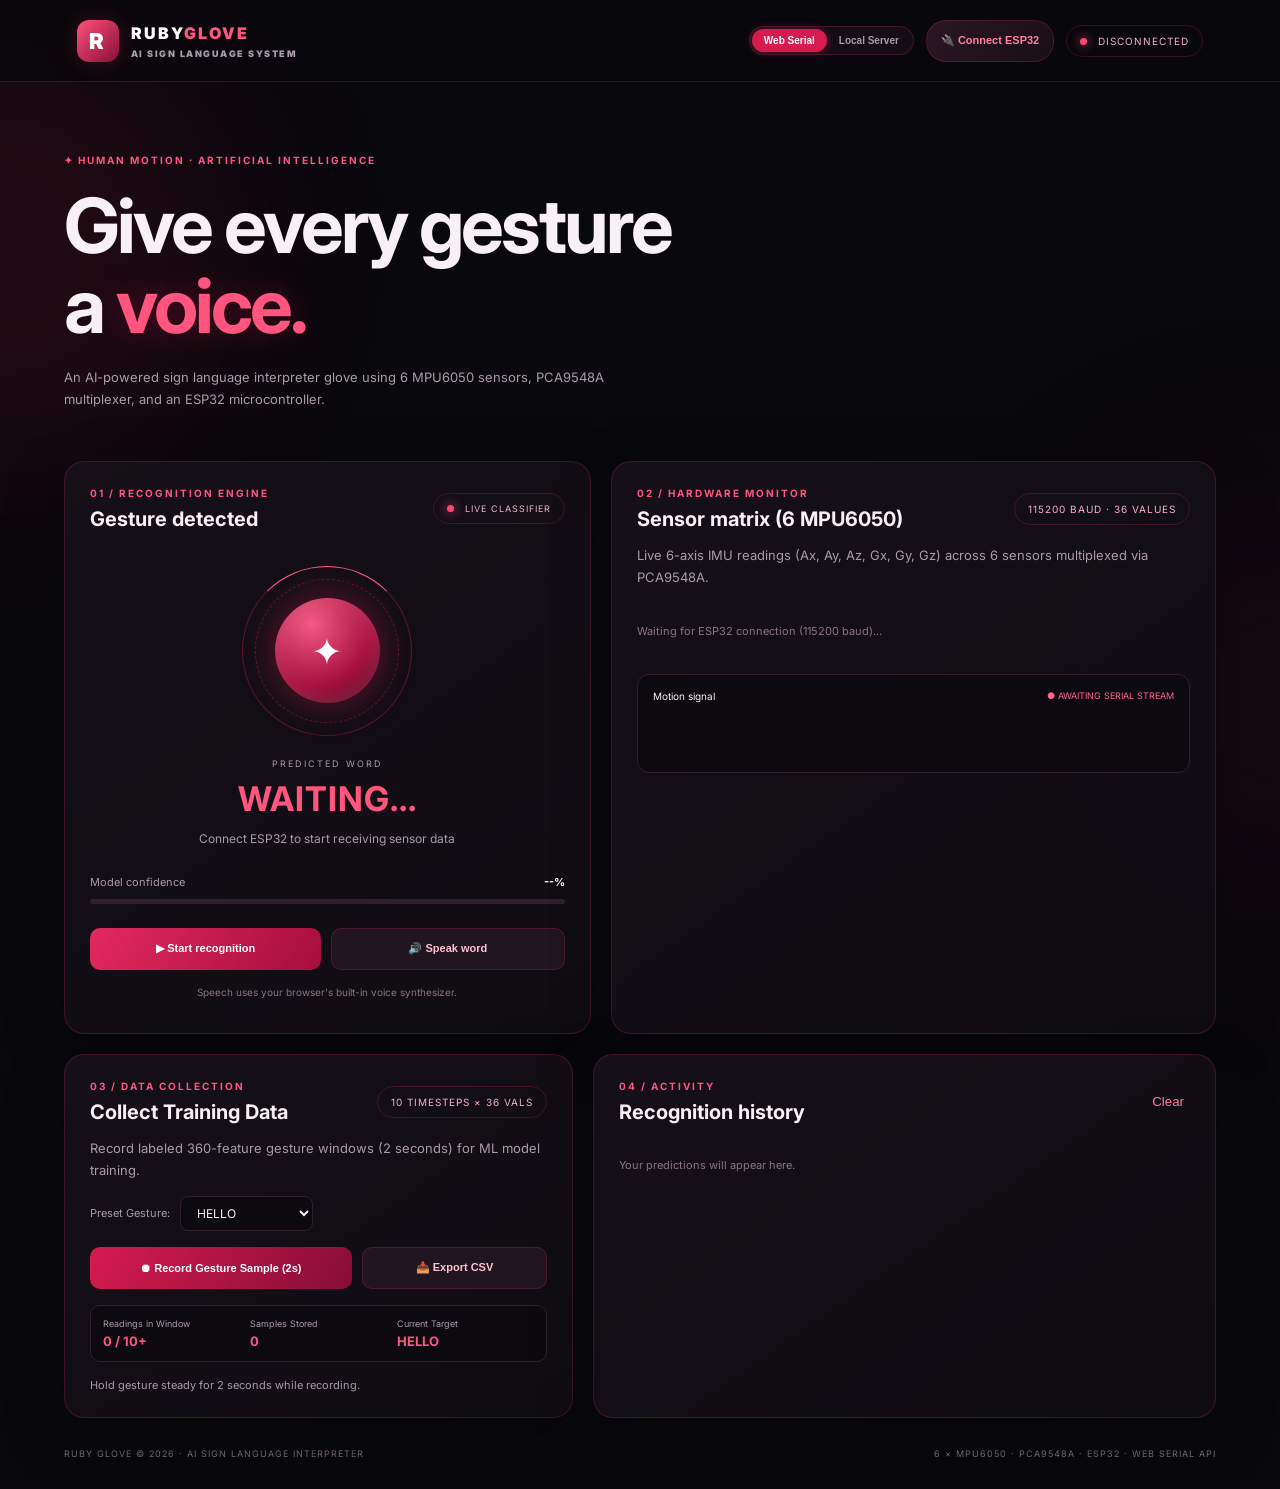
==== frontend/index.html @ 0a3ddb1f "Add files via upload" ====
<!DOCTYPE html>
<html lang="en">
<head>
    <meta charset="UTF-8">
    <meta name="viewport" content="width=device-width, initial-scale=1.0">
    <title>Ruby Glove | AI Sign Translator</title>
    <link rel="stylesheet" href="css/style.css">
</head>
<body>
    <div class="ambient ambient-one"></div>
    <div class="ambient ambient-two"></div>

    <header class="topbar">
        <a class="brand" href="#">
            <span class="brand-icon">R</span>
            <span>RUBY<span class="ruby">GLOVE</span>
                <small>AI SIGN LANGUAGE SYSTEM</small>
            </span>
        </a>
        <div class="header-controls">
            <div class="conn-mode-selector">
                <button id="mode-webserial" class="mode-btn active" title="Direct browser connection to ESP32 (Works on GitHub Pages)">Web Serial</button>
                <button id="mode-backend" class="mode-btn" title="Connect through local Python server (http://127.0.0.1:5000)">Local Server</button>
            </div>
            <button id="connect-btn" class="btn btn-connect">🔌 Connect ESP32</button>
            <div class="status" id="app-status"><span class="pulse"></span> DISCONNECTED</div>
        </div>
    </header>

    <main class="container">
        <section class="hero">
            <p class="eyebrow">✦ HUMAN MOTION · ARTIFICIAL INTELLIGENCE</p>
            <h1>Give every gesture<br>a <span>voice.</span></h1>
            <p class="subtitle">
                An AI-powered sign language interpreter glove using 6 MPU6050 sensors,
                PCA9548A multiplexer, and an ESP32 microcontroller.
            </p>
        </section>

        <section class="dashboard">
            <!-- 01: Recognition Engine -->
            <div class="panel recognition">
                <div class="panel-heading">
                    <div>
                        <p class="eyebrow">01 / RECOGNITION ENGINE</p>
                        <h2>Gesture detected</h2>
                    </div>
                    <span class="live-tag" id="engine-tag"><span class="pulse"></span> LIVE CLASSIFIER</span>
                </div>

                <div class="orb-wrap">
                    <div class="orb-ring ring-one"></div>
                    <div class="orb-ring ring-two"></div>
                    <div class="orb">
                        <span id="gesture-icon">✦</span>
                    </div>
                </div>

                <p class="result-label">PREDICTED WORD</p>
                <h2 id="prediction" class="prediction">WAITING...</h2>
                <p id="translation" class="translation">Connect ESP32 to start receiving sensor data</p>

                <div class="confidence-row">
                    <span>Model confidence</span>
                    <strong id="confidence">--%</strong>
                </div>
                <div class="progress-track">
                    <div id="confidence-bar" class="progress-fill"></div>
                </div>

                <div class="actions">
                    <button id="start-btn" class="btn btn-primary">▶ Start recognition</button>
                    <button id="speak-btn" class="btn btn-secondary">🔊 Speak word</button>
                </div>
                <p class="hint">Speech uses your browser's built-in voice synthesizer.</p>
            </div>

            <!-- 02: Hardware Monitor -->
            <div class="panel sensors-panel">
                <div class="panel-heading">
                    <div>
                        <p class="eyebrow">02 / HARDWARE MONITOR</p>
                        <h2>Sensor matrix (6 MPU6050)</h2>
                    </div>
                    <span class="chip" id="serial-chip">115200 BAUD · 36 VALUES</span>
                </div>

                <p class="panel-description">
                    Live 6-axis IMU readings (Ax, Ay, Az, Gx, Gy, Gz) across 6 sensors multiplexed via PCA9548A.
                </p>

                <div id="sensor-grid" class="sensor-grid">
                    <div class="empty-state">Waiting for ESP32 connection (115200 baud)...</div>
                </div>

                <div class="chart-box">
                    <div class="chart-title">
                        <span>Motion signal</span>
                        <span class="chart-legend" id="signal-legend">● AWAITING SERIAL STREAM</span>
                    </div>
                    <div id="waveform" class="waveform"></div>
                </div>
            </div>
        </section>

        <!-- Bottom Grid: Data Collection + Activity -->
        <section class="bottom-grid">
            <!-- 03: Data Collection Studio -->
            <div class="panel collection-panel">
                <div class="panel-heading">
                    <div>
                        <p class="eyebrow">03 / DATA COLLECTION</p>
                        <h2>Collect Training Data</h2>
                    </div>
                    <span class="chip" id="collection-badge">10 TIMESTEPS × 36 VALS</span>
                </div>
                <p class="panel-description">
                    Record labeled 360-feature gesture windows (2 seconds) for ML model training.
                </p>

                <div class="collector-controls">
                    <div class="label-input-group">
                        <label for="gesture-select">Preset Gesture:</label>
                        <select id="gesture-select" class="styled-select">
                            <option value="HELLO">HELLO</option>
                            <option value="THANK_YOU">THANK_YOU</option>
                            <option value="YES">YES</option>
                            <option value="NO">NO</option>
                            <option value="PLEASE">PLEASE</option>
                            <option value="CUSTOM">Custom Label...</option>
                        </select>
                        <input type="text" id="custom-label-input" class="styled-input" placeholder="Enter gesture (e.g. OK)" style="display: none;">
                    </div>

                    <div class="collection-actions">
                        <button id="record-btn" class="btn btn-record">⏺ Record Gesture Sample (2s)</button>
                        <button id="export-csv-btn" class="btn btn-secondary" title="Export in-browser collected samples">📥 Export CSV</button>
                    </div>

                    <div class="collection-status-box">
                        <div class="stat-item">
                            <span>Readings in Window</span>
                            <strong id="window-readings-count">0 / 10+</strong>
                        </div>
                        <div class="stat-item">
                            <span>Samples Stored</span>
                            <strong id="total-samples-count">0</strong>
                        </div>
                        <div class="stat-item">
                            <span>Current Target</span>
                            <strong id="active-target-label">HELLO</strong>
                        </div>
                    </div>
                    <p id="collection-feedback" class="collection-hint">Hold gesture steady for 2 seconds while recording.</p>
                </div>
            </div>

            <!-- 04: History -->
            <div class="panel">
                <div class="panel-heading">
                    <div>
                        <p class="eyebrow">04 / ACTIVITY</p>
                        <h2>Recognition history</h2>
                    </div>
                    <button id="clear-history" class="text-btn">Clear</button>
                </div>
                <div id="history" class="history">
                    <p class="empty-state">Your predictions will appear here.</p>
                </div>
            </div>
        </section>

        <footer>
            <span>RUBY GLOVE © 2026 · AI SIGN LANGUAGE INTERPRETER</span>
            <span>6 × MPU6050 · PCA9548A · ESP32 · WEB SERIAL API</span>
        </footer>
    </main>

    <script src="js/classifier.js"></script>
<script src="js/script.js"></script>
</body>
</html>
---- frontend/css/style.css ----
@import url('https://fonts.googleapis.com/css2?family=Inter:wght@400;500;600;700;800;900&display=swap');

:root {
    --bg: #09080c;
    --panel: rgba(22, 16, 23, 0.88);
    --ruby: #d51b50;
    --ruby-light: #ff557f;
    --text: #f7f1f5;
    --muted: #a99ba8;
    --border: rgba(222, 49, 98, 0.22);
}

* { box-sizing: border-box; }

body {
    margin: 0;
    min-height: 100vh;
    color: var(--text);
    background: var(--bg);
    font-family: 'Inter', sans-serif;
    overflow-x: hidden;
}

.ambient {
    position: fixed;
    width: 400px;
    height: 400px;
    border-radius: 50%;
    filter: blur(110px);
    opacity: 0.15;
    pointer-events: none;
    z-index: -1;
    animation: float 10s ease-in-out infinite alternate;
}

.ambient-one { background: #d51b50; top: 5%; left: -200px; }
.ambient-two { background: #68153c; right: -200px; bottom: 0; animation-delay: -5s; }

@keyframes float {
    from { transform: translate(0, 0); }
    to { transform: translate(80px, 50px); }
}

.topbar {
    min-height: 82px;
    padding: 18px 6%;
    display: flex;
    justify-content: space-between;
    align-items: center;
    border-bottom: 1px solid var(--border);
    background: rgba(9, 8, 12, 0.8);
}

.brand {
    display: flex;
    gap: 12px;
    align-items: center;
    color: white;
    text-decoration: none;
    font-weight: 900;
    letter-spacing: 2px;
}

.brand-icon {
    display: grid;
    place-items: center;
    width: 42px;
    height: 42px;
    border-radius: 12px;
    background: linear-gradient(135deg, #ff527b, #870d38);
    box-shadow: 0 0 24px #d51b5040;
    font-size: 22px;
}

.ruby { color: var(--ruby-light); }
.brand small { display: block; color: var(--muted); font-size: 9px; margin-top: 5px; letter-spacing: 1.5px; }

.status, .live-tag, .chip {
    border: 1px solid var(--border);
    border-radius: 30px;
    padding: 9px 13px;
    font-size: 10px;
    color: #f4b3c7;
    letter-spacing: 1px;
}

.pulse {
    display: inline-block;
    width: 7px;
    height: 7px;
    border-radius: 50%;
    background: #ff4777;
    box-shadow: 0 0 12px #ff4777;
    margin-right: 7px;
    animation: blink 1.5s infinite;
}

@keyframes blink { 50% { opacity: .25; } }

.container { width: min(1180px, 90%); margin: auto; }

.hero { padding: 62px 0 38px; animation: rise .8s ease both; }
.eyebrow { color: var(--ruby-light); font-size: 10px; letter-spacing: 2px; font-weight: 700; }
.hero h1 { font-size: clamp(42px, 6vw, 76px); line-height: 1.05; letter-spacing: -3px; margin: 20px 0; }
.hero h1 span {
    color: var(--ruby-light);
    text-shadow: 0 0 35px #d51b5055;
}
.subtitle, .panel-description { color: var(--muted); line-height: 1.7; font-size: 13px; max-width: 580px; }

.dashboard { display: grid; grid-template-columns: 1fr 1.15fr; gap: 20px; }
.panel {
    min-width: 0;
    padding: 25px;
    border: 1px solid var(--border);
    border-radius: 20px;
    background: linear-gradient(145deg, #171119ed, #100d13ed);
    box-shadow: 0 18px 60px #0004;
    animation: rise .8s ease both;
    transition: border-color .3s, transform .3s;
}
.panel:hover { border-color: #d51b5060; transform: translateY(-2px); }
.panel-heading { display: flex; align-items: center; justify-content: space-between; gap: 12px; }
.panel-heading .eyebrow { margin: 0 0 8px; }
h2 { margin: 0; font-size: 20px; }
.live-tag { white-space: nowrap; font-size: 9px; }

.orb-wrap {
    position: relative;
    width: 170px;
    height: 170px;
    margin: 35px auto 22px;
    display: grid;
    place-items: center;
}
.orb {
    width: 105px;
    height: 105px;
    display: grid;
    place-items: center;
    font-size: 38px;
    border-radius: 50%;
    color: white;
    background: radial-gradient(circle at 35% 25%, #f45a83, #a40e3e 60%, #340819);
    box-shadow: 0 0 35px #d51b5070, inset 0 0 25px #ffb2c533;
    animation: orb-pulse 3s ease-in-out infinite;
}
.orb-ring { position: absolute; inset: 0; border: 1px solid #d51b5066; border-radius: 50%; }
.ring-one { animation: spin 12s linear infinite; border-top-color: #ff5a86; }
.ring-two { inset: 13px; border-style: dashed; animation: spin 18s linear infinite reverse; }

@keyframes spin { to { transform: rotate(360deg); } }
@keyframes orb-pulse { 50% { box-shadow: 0 0 55px #d51b5090, inset 0 0 30px #ffb2c555; transform: scale(1.04); } }
@keyframes rise { from { opacity: 0; transform: translateY(18px); } to { opacity: 1; transform: translateY(0); } }

.result-label { text-align: center; font-size: 9px; color: var(--muted); letter-spacing: 2px; }
.prediction { text-align: center; font-size: clamp(24px, 3vw, 34px); color: var(--ruby-light); letter-spacing: 1px; overflow-wrap: anywhere; }
.translation { text-align: center; color: var(--muted); font-size: 12px; min-height: 18px; }
.confidence-row { display: flex; justify-content: space-between; margin-top: 26px; font-size: 11px; color: var(--muted); }
.confidence-row strong { color: white; }
.progress-track { height: 5px; background: #30202b; border-radius: 10px; margin-top: 10px; overflow: hidden; }
.progress-fill { height: 100%; width: 0; background: linear-gradient(90deg, #9b123c, #ff5a86); box-shadow: 0 0 15px #ff4777; transition: width .5s; }

.actions { display: flex; flex-wrap: wrap; gap: 10px; margin-top: 24px; }
.btn {
    flex: 1;
    min-height: 42px;
    border-radius: 10px;
    padding: 10px 14px;
    font-weight: 700;
    font-size: 11px;
    cursor: pointer;
    transition: .2s;
}
.btn:hover, .gesture-btn:hover { transform: translateY(-2px); filter: brightness(1.2); }
.btn-primary { background: linear-gradient(120deg, #e3295e, #a50e3e); color: white; border: 0; }
.btn-secondary { background: #21151f; color: #ffc1d2; border: 1px solid var(--border); }
.hint { font-size: 10px; color: #887582; text-align: center; margin-top: 16px; }

.sensor-grid { display: grid; grid-template-columns: 1fr 1fr; gap: 10px; margin-top: 20px; }
.sensor-card { background: #0c0a0f; border: 1px solid #30202b; border-radius: 12px; padding: 12px; }
.sensor-title { display: flex; justify-content: space-between; font-size: 10px; margin-bottom: 12px; }
.sensor-title span:last-child { color: #ff668f; }
.sensor-values { display: grid; grid-template-columns: 1fr 1fr 1fr; gap: 8px 4px; }
.sensor-value { color: #91818e; font-size: 9px; }
.sensor-value b { display: block; color: #f8dce6; font-size: 11px; margin-top: 5px; font-weight: 500; }

.chart-box { margin-top: 20px; padding: 15px; border-radius: 12px; background: #0c0a0f; border: 1px solid #30202b; }
.chart-title { display: flex; justify-content: space-between; font-size: 10px; }
.chart-legend { color: #ff668f; font-size: 9px; }
.waveform { height: 55px; display: flex; align-items: center; justify-content: space-around; gap: 4px; overflow: hidden; }
.waveform span { display: block; flex: 1; max-width: 7px; border-radius: 5px; background: linear-gradient(#ff5a86, #9c123d); box-shadow: 0 0 8px #d51b5033; transition: height .25s; }

.bottom-grid { display: grid; grid-template-columns: .9fr 1.1fr; gap: 20px; margin-top: 20px; }
.gesture-buttons { display: flex; flex-wrap: wrap; gap: 8px; margin-top: 20px; }
.gesture-btn { background: #21151f; color: #f7cad8; border: 1px solid var(--border); border-radius: 8px; padding: 10px 12px; cursor: pointer; font-size: 10px; transition: .2s; }
.gesture-btn.active { background: #8f123b; border-color: #ff5a86; }
.text-btn { color: #ff7b9d; background: none; border: 0; cursor: pointer; }
.history { margin-top: 18px; }
.history-item { display: flex; justify-content: space-between; gap: 10px; padding: 12px 0; border-bottom: 1px solid #30202b; font-size: 11px; animation: rise .3s ease both; }
.history-item span:last-child { color: #ff82a2; }
.empty-state { color: #887582; font-size: 11px; padding: 16px 0; }
footer { display: flex; justify-content: space-between; gap: 12px; padding: 30px 0; color: #786b77; font-size: 9px; letter-spacing: 1px; }
footer i { color: #ff4777; }

@media (max-width: 800px) {
    .dashboard, .bottom-grid { grid-template-columns: 1fr; }
    .hero { padding-top: 42px; }
}
@media (max-width: 450px) {
    .topbar { padding: 15px 5%; }
    .status { font-size: 8px; padding: 8px; }
    .container { width: 92%; }
    .panel { padding: 18px; }
    .sensor-grid { grid-template-columns: 1fr; }
    footer { flex-direction: column; }
}
/* --- Header Controls & Connection Modes --- */
.header-controls {
    display: flex;
    align-items: center;
    gap: 12px;
}
.conn-mode-selector {
    display: flex;
    background: #140d16;
    border: 1px solid var(--border);
    border-radius: 20px;
    padding: 2px;
}
.mode-btn {
    background: none;
    border: none;
    color: var(--muted);
    font-size: 10px;
    padding: 6px 12px;
    border-radius: 18px;
    cursor: pointer;
    transition: 0.2s;
    font-weight: 600;
}
.mode-btn.active {
    background: var(--ruby);
    color: white;
    box-shadow: 0 0 10px rgba(213, 27, 80, 0.4);
}
.btn-connect {
    background: linear-gradient(135deg, #2b1723, #190e16);
    border: 1px solid var(--border);
    color: #ff82a2;
    padding: 8px 14px;
    border-radius: 20px;
    font-size: 11px;
    font-weight: 600;
    cursor: pointer;
    transition: 0.2s;
}
.btn-connect:hover {
    border-color: var(--ruby-light);
    color: #fff;
    transform: translateY(-1px);
}
.status.connected {
    border-color: #2ecc71;
    color: #2ecc71;
}

/* --- Data Collection Panel Controls --- */
.collector-controls {
    display: flex;
    flex-direction: column;
    gap: 16px;
    margin-top: 15px;
}
.label-input-group {
    display: flex;
    align-items: center;
    gap: 10px;
    font-size: 11px;
    color: var(--muted);
    flex-wrap: wrap;
}
.styled-select, .styled-input {
    background: #0c0a0f;
    border: 1px solid #30202b;
    color: #f7f1f5;
    padding: 8px 12px;
    border-radius: 8px;
    font-size: 12px;
    font-family: inherit;
    outline: none;
    transition: 0.2s;
}
.styled-select:focus, .styled-input:focus {
    border-color: var(--ruby-light);
    box-shadow: 0 0 8px rgba(213, 27, 80, 0.3);
}
.collection-actions {
    display: flex;
    gap: 10px;
    flex-wrap: wrap;
}
.btn-record {
    background: linear-gradient(120deg, #d51b50, #870d38);
    color: white;
    border: none;
    flex: 1.5;
}
.btn-record:disabled {
    opacity: 0.6;
    cursor: not-allowed;
}
.collection-status-box {
    display: grid;
    grid-template-columns: repeat(3, 1fr);
    gap: 10px;
    background: #0c0a0f;
    border: 1px solid #30202b;
    border-radius: 10px;
    padding: 12px;
}
.stat-item {
    display: flex;
    flex-direction: column;
    gap: 4px;
    font-size: 9px;
    color: var(--muted);
}
.stat-item strong {
    font-size: 13px;
    color: var(--ruby-light);
}
.collection-hint {
    font-size: 11px;
    color: var(--muted);
    margin: 0;
}
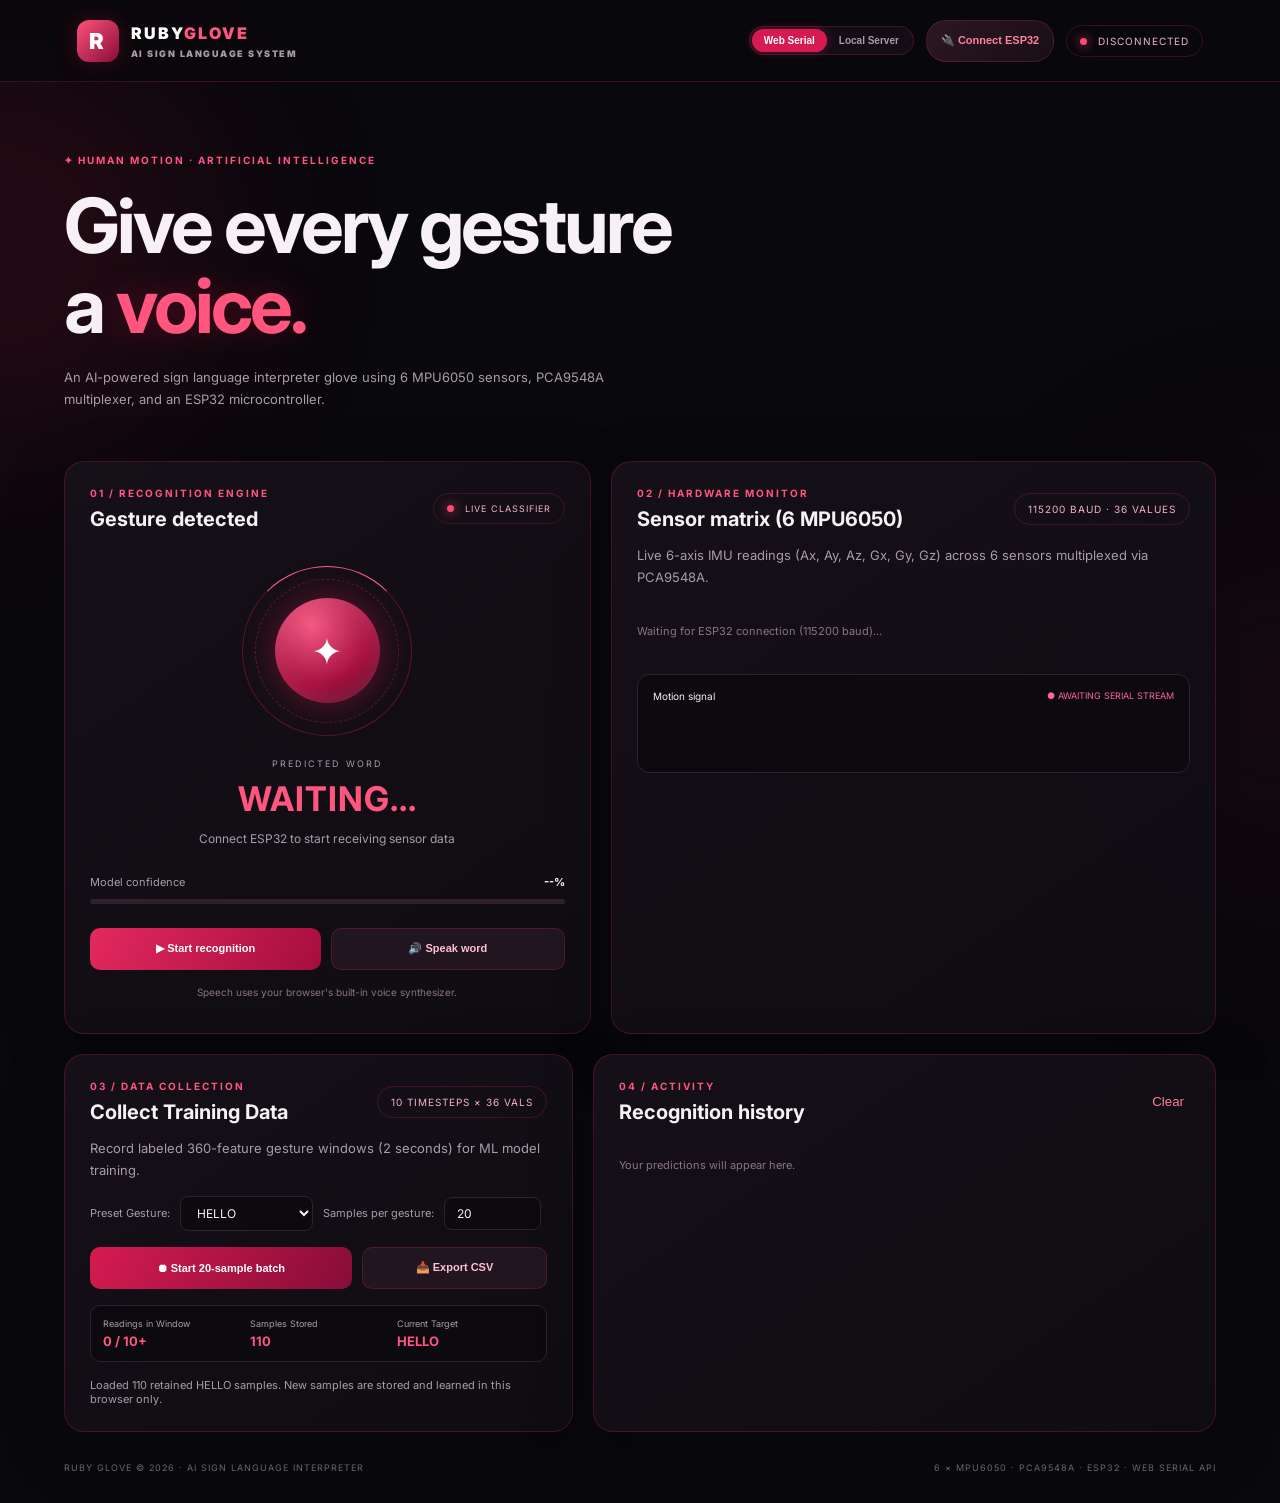
==== commit 352d50f6: "feat: publish gesture collection UI Co-authored-by: Copilot <223556219+Copilot@users.noreply.github." ====
--- a/frontend/index.html
+++ b/frontend/index.html
@@ -123,17 +123,15 @@
                         <label for="gesture-select">Preset Gesture:</label>
                         <select id="gesture-select" class="styled-select">
                             <option value="HELLO">HELLO</option>
-                            <option value="THANK_YOU">THANK_YOU</option>
-                            <option value="YES">YES</option>
-                            <option value="NO">NO</option>
-                            <option value="PLEASE">PLEASE</option>
                             <option value="CUSTOM">Custom Label...</option>
                         </select>
                         <input type="text" id="custom-label-input" class="styled-input" placeholder="Enter gesture (e.g. OK)" style="display: none;">
+                        <label for="sample-count-input">Samples per gesture:</label>
+                        <input type="number" id="sample-count-input" class="styled-input" min="1" max="500" value="20">
                     </div>
 
                     <div class="collection-actions">
-                        <button id="record-btn" class="btn btn-record">⏺ Record Gesture Sample (2s)</button>
+                        <button id="record-btn" class="btn btn-record">⏺ Start 20-sample batch</button>
                         <button id="export-csv-btn" class="btn btn-secondary" title="Export in-browser collected samples">📥 Export CSV</button>
                     </div>
 
@@ -151,7 +149,7 @@
                             <strong id="active-target-label">HELLO</strong>
                         </div>
                     </div>
-                    <p id="collection-feedback" class="collection-hint">Hold gesture steady for 2 seconds while recording.</p>
+                    <p id="collection-feedback" class="collection-hint">Connect ESP32, choose a label, and record 20 samples. Press Enter to start each next sample. New samples are learned on this browser only.</p>
                 </div>
             </div>
 
@@ -176,8 +174,6 @@
         </footer>
     </main>
 
-    <script src="js/classifier.js"></script>
 <script src="js/script.js"></script>
 </body>
 </html>
-
